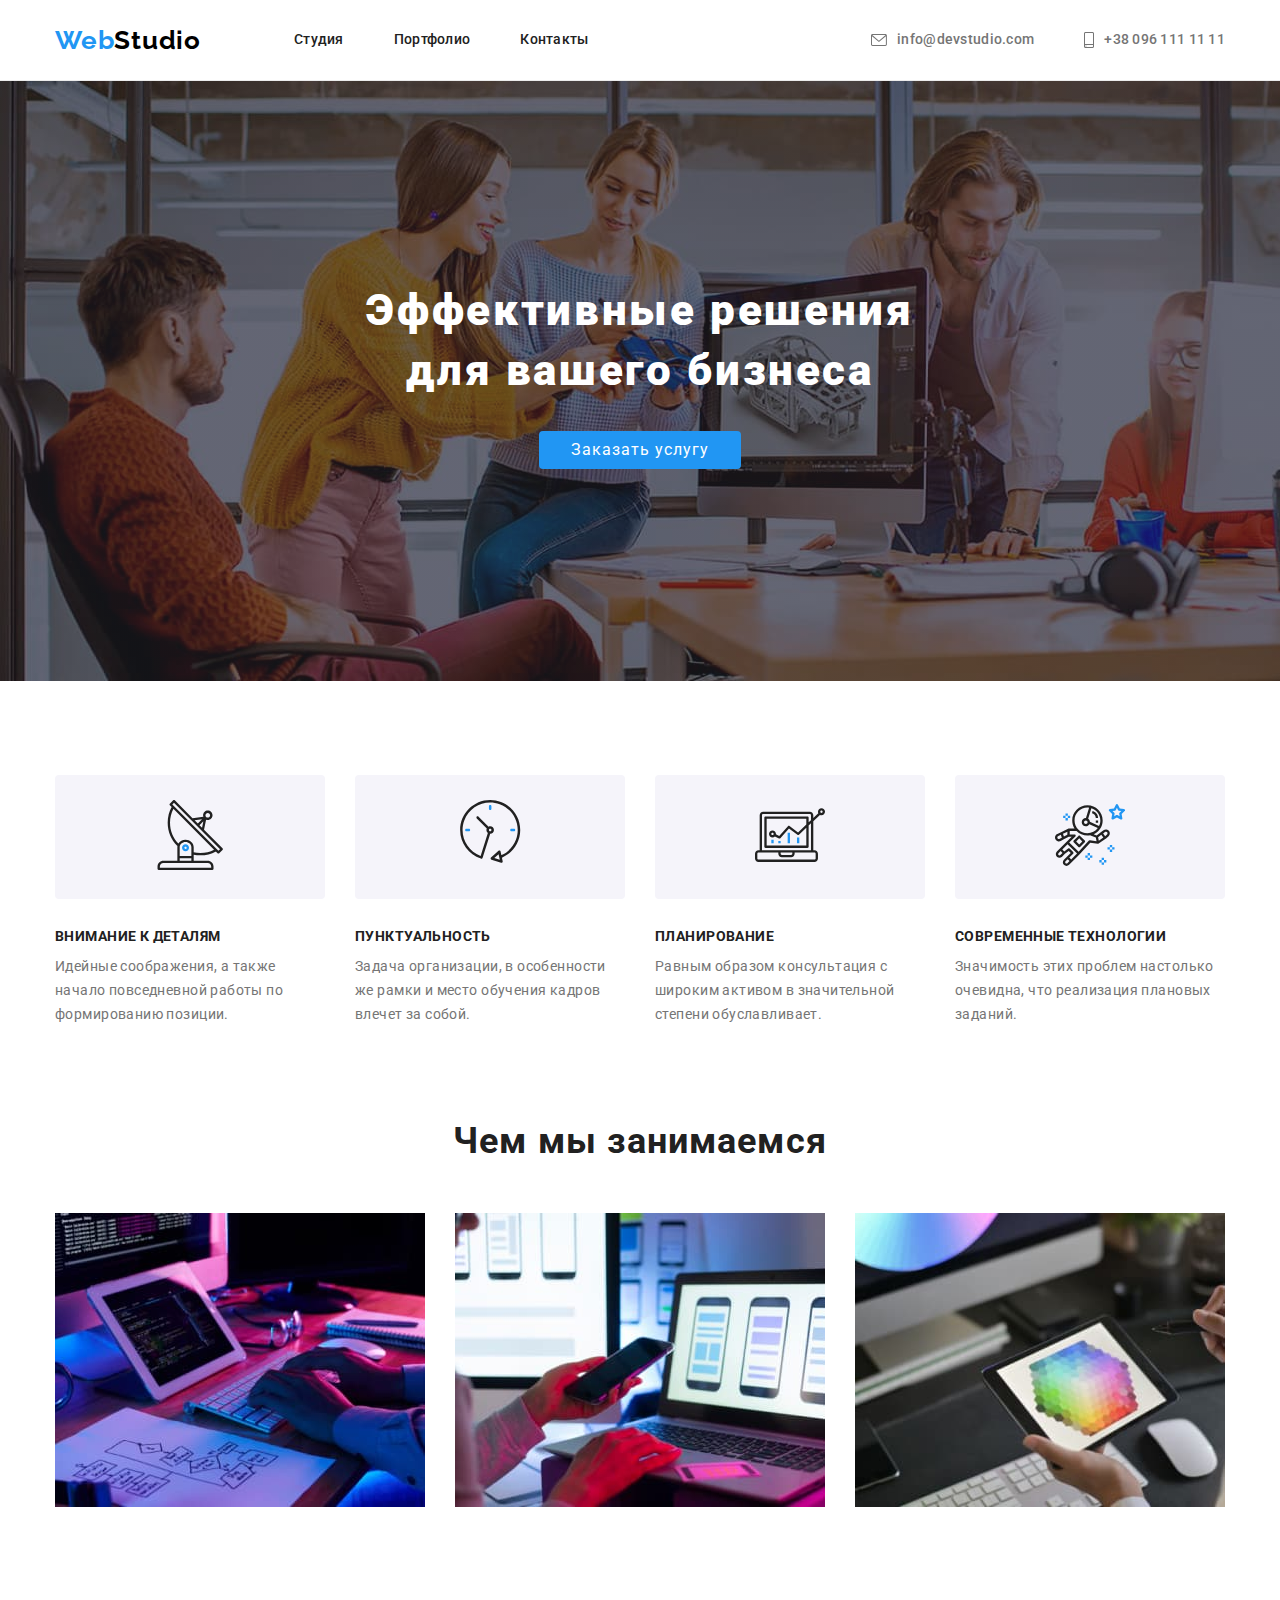
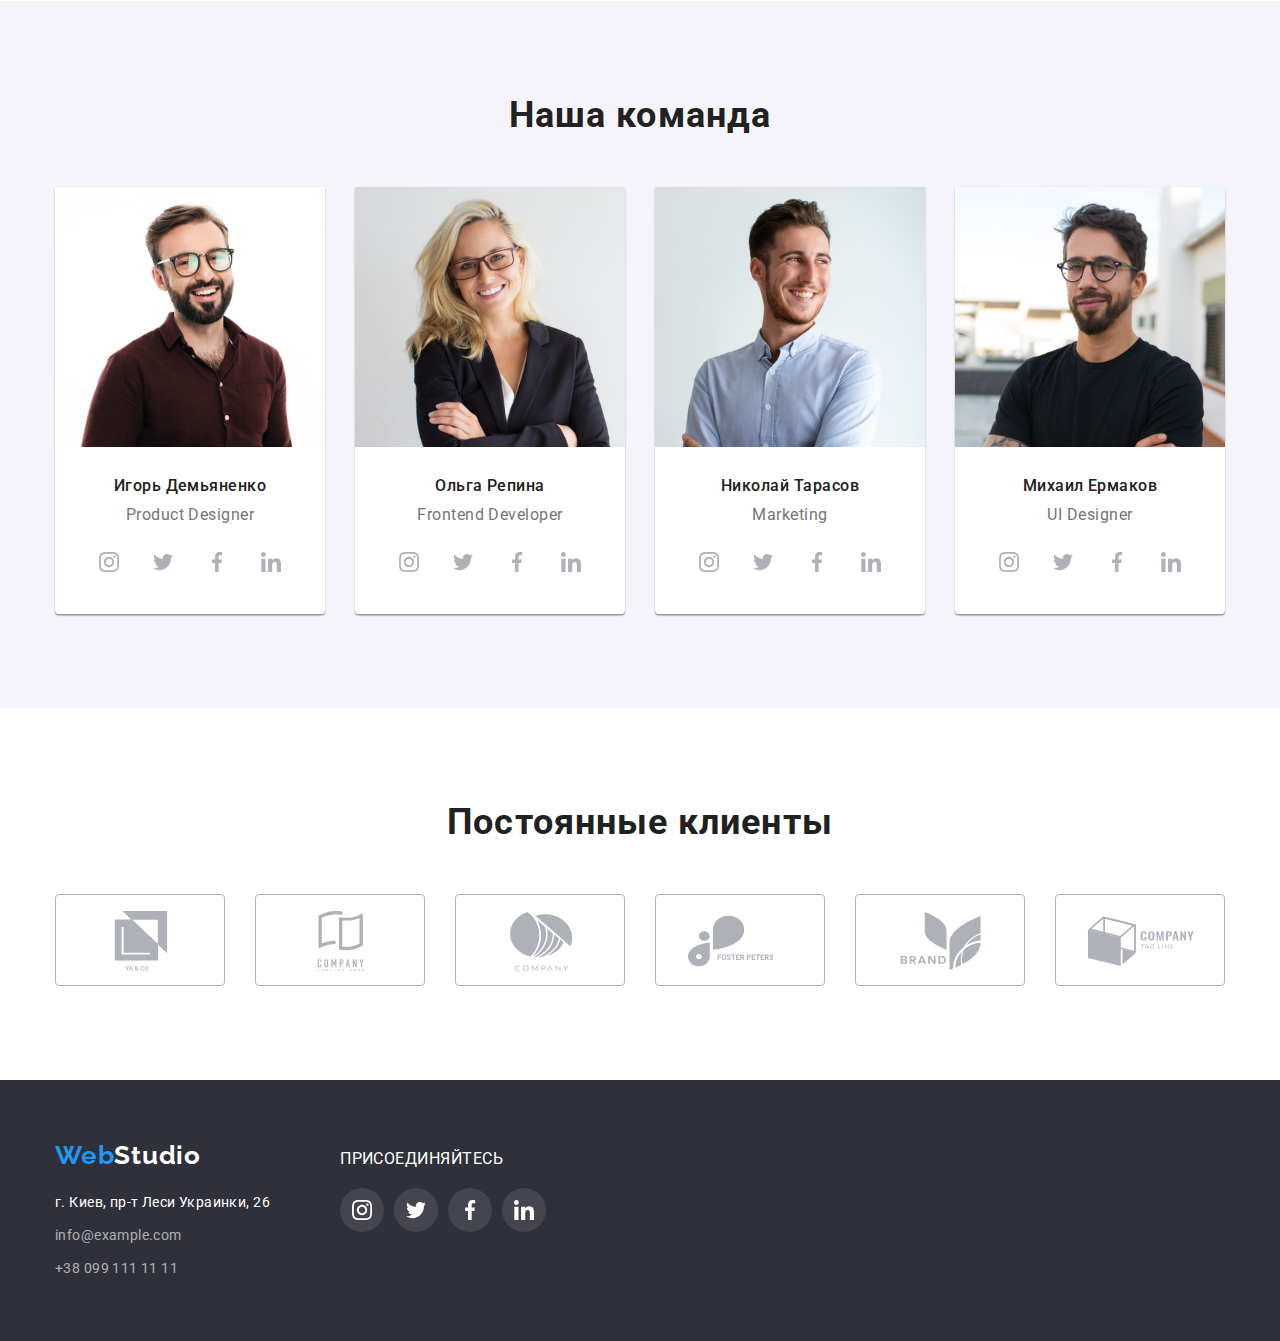
==== index.html @ 567ba562 "hw4" ====
<!DOCTYPE html>
<html lang="ru">

<head>
  <meta charset="UTF-8">
  <meta http-equiv="X-UA-Compatible" content="IE=edge">
  <meta name="viewport" content="width=device-width, initial-scale=1.0">
  <title>Document</title>
  <link rel="preconnect" href="https://fonts.googleapis.com">
  <link rel="preconnect" href="https://fonts.gstatic.com" crossorigin>
  <link href="https://fonts.googleapis.com/css2?family=Raleway:wght@700&family=Roboto:wght@400;500;700;900&display=swap"
    rel="stylesheet">
  <link rel="stylesheet" href="https://cdnjs.cloudflare.com/ajax/libs/modern-normalize/1.1.0/modern-normalize.min.css">
  <link rel="stylesheet" href="./css/styles.css">
</head>

<body>
  <!--Шапка сайта-->
  <header class="page-header">
    <div class="container main-nav">
      <a class="logo" href="./index.html"><span class="logo-blue">Web</span>Studio</a>
      <nav class="site-nav">
        <ul class="site-nav-list list">
          <li class="site-nav-item">
            <a class="site-nav-link" href="./index.html">Студия</a>
          </li>
          <li class="site-nav-item">
            <a class="site-nav-link" href="./portfolio.html">Портфолио</a>
          </li>
          <li class="site-nav-item">
            <a class="site-nav-link" href="">Контакты</a>
          </li>
        </ul>
      </nav>
      <ul class="auth-nav-list list">
        <li class="auth-nav-item">
          <a class="auth-nav-link" href="mailto:info@devstudio.com"><svg class="auth-nav-icon" width="16px"
              height="12px">
              <use href="./img/symbol-defs.svg#icon-envelope"></use>
            </svg> info@devstudio.com
          </a>
        </li>
        <li class="auth-nav-item">
          <a class="auth-nav-link" href="tel:+380961111111"><svg class="auth-nav-icon" width="10px" height="16px">
              <use href="./img/symbol-defs.svg#icon-smartphone"></use>
            </svg> +38 096 111 11 11</a>
        </li>
      </ul>
    </div>
  </header>


  <!--Основной контент сайта-->
  <main>
    <!-- Герой -->
    <section class="hero">
      <div class="container">
        <h1 class="hero-title">Эффективные решения <br> для вашего бизнеса</h1>
        <button class="button" type="button">Заказать услугу</button>
      </div>
    </section>
    <!-- Особенности -->
    <section class="section">
      <div class="container">
        <h2 class="section-title visually-hidden">Особенности</h2>
        <ul class="features-list list">
          <li class="feature-item">
            <div class="icon">
              <svg class="feature-icon" width="70px" height="70px">
                <use href="./img/symbol-defs.svg#icon-antenna"></use>
              </svg>
            </div>
            <h3 class="feature-title">Внимание к деталям</h3>
            <p class="feature-text">Идейные соображения, а также начало повседневной работы по формированию позиции.</p>
          </li>
          <li class="feature-item">
            <div class="icon">
              <svg class="feature-icon" width="70px" height="70px">
                <use href="./img/symbol-defs.svg#icon-clock"></use>
              </svg>
            </div>
            <h3 class="feature-title">Пунктуальность</h3>
            <p class="feature-text">Задача организации, в особенности же рамки и место обучения кадров влечет за собой.
            </p>
          </li>
          <li class="feature-item">
            <div class="icon">
              <svg class="feature-icon" width="70px" height="70px">
                <use href="./img/symbol-defs.svg#icon-diagram"></use>
              </svg>
            </div>
            <h3 class="feature-title">Планирование</h3>
            <p class="feature-text">Равным образом консультация с широким активом в значительной степени обуславливает.
            </p>
          </li>
          <li class="feature-item">
            <div class="icon">
              <svg class="feature-icon" width="70px" height="70px">
                <use href="./img/symbol-defs.svg#icon-astronaut"></use>
              </svg>
            </div>
            <h3 class="feature-title">Современные технологии</h3>
            <p class="feature-text">Значимость этих проблем настолько очевидна, что реализация плановых заданий.</p>
          </li>
        </ul>
      </div>
    </section>

    <!-- Чем мы занимаемся -->
    <section class="section work-section">
      <div class="container">
        <h2 class="section-title">Чем мы занимаемся</h2>
        <ul class="work-list list">
          <li class="work-item"><img class="image" src="./img/box1.jpg" alt="написание кода"></li>
          <li class="work-item"><img class="image" src="./img/box2.jpg" alt="создание мобильных приложений"></li>
          <li class="work-item"><img class="image" src="./img/box3.jpg" alt="работа с дизайном"></li>
        </ul>
      </div>
    </section>

    <!-- Наша команда -->
    <section class="section team">
      <div class="container">
        <h2 class="section-title">Наша команда</h2>
        <ul class="team-list list">
          <li class="team-item">
            <img width="270" src="./img/img1.jpg" alt="парень в очках с бородой в рубашкее">
            <div class="team-info">
              <h3 class="team-title">Игорь Демьяненко</h3>
              <p class="team-profession">Product Designer</p>
              <ul class="social-list">
                <li class="social-item">
                  <a class="social-link" href="">
                    <svg class="social-icon" width="20px" height="20px">
                      <use href="./img/symbol-defs.svg#icon-instagram"></use>
                    </svg>
                  </a>
                </li>
                <li class="social-item">
                  <a class="social-link" href="">
                    <svg class="social-icon" width="20px" height="20px">
                      <use href="./img/symbol-defs.svg#icon-twitter"></use>
                    </svg>
                  </a>
                </li>
                <li class="social-item">
                  <a class="social-link" href="">
                    <svg class="social-icon" width="20px" height="20px">
                      <use href="./img/symbol-defs.svg#icon-facebook"></use>
                    </svg>
                  </a>
                </li>
                <li class="social-item">
                  <a class="social-link" href="">
                    <svg class="social-icon" width="20px" height="20px">
                      <use href="./img/symbol-defs.svg#icon-linkedin"></use>
                    </svg>
                  </a>
                </li>
              </ul>
            </div>
          </li>
          <li class="team-item">
            <img width="270" src="./img/img2.jpg" alt="девушка в очках с длинными светлыми волосами">
            <div class="team-info">
              <h3 class="team-title">Ольга Репина</h3>
              <p class="team-profession">Frontend Developer</p>
              <ul class="social-list">
                <li class="social-item">
                  <a class="social-link" href="">
                    <svg class="social-icon" width="20px" height="20px">
                      <use href="./img/symbol-defs.svg#icon-instagram"></use>
                    </svg>
                  </a>
                </li>
                <li class="social-item">
                  <a class="social-link" href="">
                    <svg class="social-icon" width="20px" height="20px">
                      <use href="./img/symbol-defs.svg#icon-twitter"></use>
                    </svg>
                  </a>
                </li>
                <li class="social-item">
                  <a class="social-link" href="">
                    <svg class="social-icon" width="20px" height="20px">
                      <use href="./img/symbol-defs.svg#icon-facebook"></use>
                    </svg>
                  </a>
                </li>
                <li class="social-item">
                  <a class="social-link" href="">
                    <svg class="social-icon" width="20px" height="20px">
                      <use href="./img/symbol-defs.svg#icon-linkedin"></use>
                    </svg>
                  </a>
                </li>
              </ul>

            </div>
          </li>
          <li class="team-item">
            <img width="270" src="./img/img3.jpg" alt="парень в голубой рубашке">
            <div class="team-info">
              <h3 class="team-title">Николай Тарасов</h3>
              <p class="team-profession">Marketing</p>
              <ul class="social-list">
                <li class="social-item">
                  <a class="social-link" href="">
                    <svg class="social-icon" width="20px" height="20px">
                      <use href="./img/symbol-defs.svg#icon-instagram"></use>
                    </svg>
                  </a>
                </li>
                <li class="social-item">
                  <a class="social-link" href="">
                    <svg class="social-icon" width="20px" height="20px">
                      <use href="./img/symbol-defs.svg#icon-twitter"></use>
                    </svg>
                  </a>
                </li>
                <li class="social-item">
                  <a class="social-link" href="">
                    <svg class="social-icon" width="20px" height="20px">
                      <use href="./img/symbol-defs.svg#icon-facebook"></use>
                    </svg>
                  </a>
                </li>
                <li class="social-item">
                  <a class="social-link" href="">
                    <svg class="social-icon" width="20px" height="20px">
                      <use href="./img/symbol-defs.svg#icon-linkedin"></use>
                    </svg>
                  </a>
                </li>
              </ul>
            </div>
          </li>
          <li class="team-item">
            <img width="270" src="./img/img4.jpg" alt="парень в очках с бородой в футболке">
            <div class="team-info">
              <h3 class="team-title">Михаил Ермаков</h3>
              <p class="team-profession">UI Designer</p>
              <ul class="social-list">
                <li class="social-item">
                  <a class="social-link" href="">
                    <svg class="social-icon" width="20px" height="20px">
                      <use href="./img/symbol-defs.svg#icon-instagram"></use>
                    </svg>
                  </a>
                </li>
                <li class="social-item">
                  <a class="social-link" href="">
                    <svg class="social-icon" width="20px" height="20px">
                      <use href="./img/symbol-defs.svg#icon-twitter"></use>
                    </svg>
                  </a>
                </li>
                <li class="social-item">
                  <a class="social-link" href="">
                    <svg class="social-icon" width="20px" height="20px">
                      <use href="./img/symbol-defs.svg#icon-facebook"></use>
                    </svg>
                  </a>
                </li>
                <li class="social-item">
                  <a class="social-link" href="">
                    <svg class="social-icon" width="20px" height="20px">
                      <use href="./img/symbol-defs.svg#icon-linkedin"></use>
                    </svg>
                  </a>
                </li>
              </ul>
            </div>
          </li>
        </ul>
      </div>
    </section>

    <!-- Постоянные клиенты -->

    <section class="section section-clients">
      <div class="container">
        <h2 class="section-title">Постоянные клиенты</h2>
        <ul class="clients-list">
          <li class="client-item">
            <a class="client-link" href="">
              <svg class="client-icon" width="106" height="60">
                <use href="./img/symbol-defs.svg#icon-group1"></use>
              </svg>
            </a>
          </li>
          <li class="client-item">
            <a class="client-link" href="">
              <svg class="client-icon" width="106" height="60">
                <use href="./img/symbol-defs.svg#icon-group2"></use>
              </svg>
            </a>
          </li>
          <li class="client-item">
            <a class="client-link" href="">
              <svg class="client-icon" width="106" height="60">
                <use href="./img/symbol-defs.svg#icon-group3"></use>
              </svg>
            </a>
          </li>
          <li class="client-item">
            <a class="client-link" href="">
              <svg class="client-icon" width="106" height="60">
                <use href="./img/symbol-defs.svg#icon-group4"></use>
              </svg>
            </a>
          </li>
          <li class="client-item">
            <a class="client-link" href="">
              <svg class="client-icon" width="106" height="60">
                <use href="./img/symbol-defs.svg#icon-group5"></use>
              </svg>
            </a>
          </li>
          <li class="client-item">
            <a class="client-link" href="">
              <svg class="client-icon" width="106" height="60">
                <use href="./img/symbol-defs.svg#icon-group6"></use>
              </svg>
            </a>
          </li>
        </ul>
      </div>
    </section>
  </main>

  <!-- Подвал сайта -->
  <footer class="page-footer">
    <div class="container footer">
      <div class="footer-addres">
        <a class="logo" href="./index.html"><span class="logo-blue">Web</span><span class="logo-white">Studio</span>
        </a>
        <address class="addres">
          <ul class="addres-list list">
            <li class="addres-item">
              <a class="addres-link"
                href="https://www.google.com/maps/place/%D0%B1%D1%83%D0%BB.+%D0%9B%D0%B5%D1%81%D0%B8+%D0%A3%D0%BA%D1%80%D0%B0%D0%B8%D0%BD%D0%BA%D0%B8,+26">г.
                Киев, пр-т Леси Украинки, 26</a>
            </li>
            <li class="addres-item"><a class="addres-link opacity" href="mailto:info@example.com">info@example.com</a>
            </li>
            <li class="addres-item"><a class="addres-link opacity" href="tel:+380991111111">+38 099 111 11 11</a></li>
          </ul>
        </address>
      </div>
      <div class="footer-container">
        <p class="list-title">присоединяйтесь</p>
        <ul class="footer-social-list">
          <li class="footer-social-item">
            <a class="footer-social-link" href="">
              <svg class="footer-social-icon" width="20px" height="20px">
                <use href="./img/symbol-defs.svg#icon-instagram"></use>
              </svg>
            </a>
          </li>
          <li class="footer-social-item">
            <a class="footer-social-link" href="">
              <svg class="footer-social-icon" width="20px" height="20px">
                <use href="./img/symbol-defs.svg#icon-twitter"></use>
              </svg>
            </a>
          </li>
          <li class="footer-social-item">
            <a class="footer-social-link" href="">
              <svg class="footer-social-icon" width="20px" height="20px">
                <use href="./img/symbol-defs.svg#icon-facebook"></use>
              </svg>
            </a>
          </li>
          <li class="footer-social-item">
            <a class="footer-social-link" href="">
              <svg class="footer-social-icon" width="20px" height="20px">
                <use href="./img/symbol-defs.svg#icon-linkedin"></use>
              </svg>
            </a>
          </li>
        </ul>
      </div>
    </div>
  </footer>
</body>

</html>
---- css/styles.css ----
/* Цвет основного текста #212121 */
/* вторичный цвет текста #757575 */
/* белый #ffffff */
/* вторичный цвет фона #F5F4FA */
/* акцент  #2196F3 */
/* цвет лого #000000 */
:root {
  --primary-text-color: #212121;
  --secondary-text-color: #757575;
  --accent-color: #2196F3;
  --logo-color: #000000;
  --white-color: #ffffff;
  --hero-background-color: #2F303A;
  --secondary-background-color: #f5f4fa;
  --icon-color: #AFB1B8;
}


body {
  color: var(--primary-text-color);
  background-color: var(--white-color);
  font-family: 'Roboto', sans-serif;
}

.container {
width: 1200px;
margin-left: auto;
margin-right: auto;
padding: 0 15px;
}
a {
  text-decoration: none;
}

img {
  display: block;
}

h1, h2, h3, p {
  margin: 0;
}
.page-header {
  border-bottom: 1px solid #ececec;
}

ul {
  padding: 0;
  list-style: none;
  margin: 0;
}

.logo {
  color: var(--logo-color);
  font-family: 'raleway';
  font-weight: 700;
  font-size: 26px;
  line-height: 1.19;
  letter-spacing: 0.03em;
}
.logo-blue {
  color: var(--accent-color);
}
.logo-white {
  color: var(--white-color);
}

/* site-naw */

.main-nav {
  display: flex;
  align-items: center;
}
.site-nav {
  margin-left: 93px;
}

.site-nav-list {
  display: flex;
  
}


.site-nav-item + .site-nav-item {
  margin-left: 50px;
}
  


.site-nav-link {
  display: block;
  padding-top: 32px;
  padding-bottom: 32px;

  color: var(--primary-text-color);

  font-weight: 500;
  font-size: 14px;
  line-height: 1.14;
  letter-spacing: 0.02em;
}
.site-nav-link:hover,
.site-nav-link:focus {
  color: var(--accent-color);
}

/* auth-naw-link */

.auth-nav-list {
  display: flex;
  margin-left: auto;
  align-items: center;
}

.auth-nav-item + .auth-nav-item {
  margin-left: 50px;
}

.auth-nav-link {
  display: flex;
  justify-content: center;
  align-items: center;
  padding-top: 32px;
  padding-bottom: 32px;

  color: var(--secondary-text-color);

  font-weight: 500;
  font-size: 14px;
  line-height: 1.14;
  letter-spacing: 0.02em;
}

.auth-nav-link:hover,
.auth-nav-link:focus {
  color: var(--accent-color);
}
.auth-nav-icon {
  margin-right: 10px;
  fill: currentColor;
}
/* Hero */

.hero {
  max-width: 1600px;
  height: 600px;
  margin: 0 auto;
  background-color: #C4C4C4;
  background-image: linear-gradient(
  rgba(47, 48, 58, 0.4),
  rgba(47, 48, 58, 0.4)),
  url(../img/bgimg.jpg);
  background-repeat: no-repeat;
  background-size: cover;
  text-align: center; 
  padding-top: 200px;
  padding-bottom: 200px;
}
.hero-title {
  margin-bottom: 30px;
  color: var(--white-color);
  font-weight: 900;
  font-size: 44px;
  line-height: 1.36;
  letter-spacing: 0.06em;

}
.button {
  padding: 10px 32px;
  color: var(--white-color);
  background-color: var(--accent-color);
  border-radius: 4px;
  border-style: none;
  cursor: pointer;
  letter-spacing: 0.06em;
}


/* section */
.section {
  padding: 94px 0;
  
}

.section-title {
  font-weight: 700;
  font-size: 36px;
  line-height: 1.16;
  margin-bottom: 50px;
  text-align: center;
  letter-spacing: 0.03em;
}

/* features */
.visually-hidden {
  position: absolute;
  clip: rect(0 0 0 0);
  width: 1px;
  height: 1px;
  margin: -1px;
}
.features-list {
  display: flex;
}
.feature-item {

  width: 270px;
}
.feature-item + .feature-item {
  margin-left: 30px;
}

.icon {
  padding: 25px 100px;
  border-radius: 4px;
  background-color: var(--secondary-background-color);

}
.feature-title {
  font-weight: 700;
  font-size: 14px;
  line-height: 1.14;
  margin-top: 30px;
  text-transform: uppercase;
  letter-spacing: 0.03em;
}
.feature-text {
  margin-top: 10px;
  color: var(--secondary-text-color);
  font-size: 14px;
  line-height: 1.71;
  letter-spacing: 0.03em;
}
/* Work */
.work-section {
  padding-top: 0;
}
.work-list {
display: flex;
}
.work-item + .work-item {
  margin-left: 30px;
}


/* team */

.section.team {
background-color: var(--secondary-background-color);
}

.team-list {
  display: flex;
  
}
.team-item {
  background-color: var(--white-color);
  border-bottom-right-radius: 4px;
  border-bottom-left-radius: 4px;
  box-shadow: 0px 2px 1px rgba(0, 0, 0, 0.2),
              0px 1px 1px rgba(0, 0, 0, 0.14),
              0px 1px 3px rgba(0, 0, 0, 0.12);

}
.team-item + .team-item {
  margin-left: 30px;
  width: 270;
}

.team-title {
  font-weight: 500;
  font-size: 16px;
  line-height: 1.18;
  text-align: center;
  letter-spacing: 0.03em;
}
.team-profession {
  margin-top: 10px;
  
  color: var(--secondary-text-color);
  font-weight: 400;
  font-size: 16px;
  line-height: 1.18;
  text-align: center;
  letter-spacing: 0.03em;
}
.team-info {
  padding-top: 30px;
  padding-bottom: 30px;
}
.social-list {
  display: flex;
  width: 206px; 
  height: 44px;
  margin-top: 16px;
  margin-right: auto;
  margin-left: auto;
  justify-content: space-between;
  
}
.social-link {
  display: flex;
  width: 44px;
  height: 44px;
  align-items: center;
  justify-content: center;
  border-radius: 50%;
  cursor: pointer;
  color: var(--icon-color);
}

.social-link:hover {
  background-color: var(--accent-color);
  color: var(--white-color);
}
.social-icon {
  fill: currentColor;
}

/* clients */
.clients-list {
  display: flex;
  flex-wrap: wrap;
  margin-left: -30px;
  margin-top: -30px;
}
.client-item {
  display: flex;
  margin-left: 30px;
  margin-top: 30px;
  flex-basis: calc((100% - 180px) / 6); 
}
.client-link {
  width: 170px;
  height: 92px;
  border-radius: 4px;
  padding: 16px 32px;
  border: 1px solid var(--icon-color);
  fill: var(--icon-color);
}
.client-link:hover,
.client-link:focus {
  border-color: var(--accent-color);
  fill: var(--accent-color);
}

/* footer */
.page-footer {
  background-color: var(--hero-background-color);
  padding: 60px 0;
}
.footer {
  display: flex;
  align-items: baseline;
  
}
.addres {
  margin-top: 20px;
  font-style: normal;
}
.addres-item + .addres-item {
margin-top: 9px;
}
.addres-link {
  color: var(--white-color);
  font-size: 14px;
  line-height: 1.71;
  letter-spacing: 0.03em;
}
.addres-link:hover,
.addres-link:focus {
  color: var(--accent-color);
}
.addres-link.opacity {
  opacity: 0.6;
}



.footer-container {
  width: 206px;
  height: 80px;
  margin-left: 70px;

}
.footer-social-list {
  display: flex;
  justify-content: space-between;
  margin-top: 20px;
}
.list-title {
  font-style: 14px;
  line-height: 1.14;
  letter-spacing: 0.03em;
  text-transform: uppercase;
  color: var(--white-color);
}

.footer-social-link {
  display: flex;
  width: 44px;
  height: 44px;
  align-items: center;
  justify-content: center;
  border-radius: 50%;
  cursor: pointer;
  color: var(--white-color);
  background-color: rgba(255, 255, 255, 0.1);
}
.footer-social-link:hover {
background-color: var(--accent-color);
}
.footer-social-icon {
fill: currentColor;
}

/* Portfolio */

.filter-list {
  display: flex;
  justify-content: center;
  margin-bottom: 50px;
}
.filter-item + .filter-item{
  margin-left: 8px;
}

.filter-button {
  padding: 6px 22px;
  color: var(--primary-text-color);
  background-color: var(--secondary-background-color);
  border-radius: 4px;
  border-style: none;
  cursor: pointer;
  font-weight: 500;
  font-size: 16px;
  line-height: 1.62;
  letter-spacing: 0.03em;
}
.filter-button:focus,
.filter-button:hover {
  color: var(--white-color);
  background-color: var(--accent-color);
  box-shadow: 1px 4px 6px rgba(0, 0, 0, 0.16),
              0px 4px 4px rgba(0, 0, 0, 0.06),
              0px 1px 1px rgba(0, 0, 0, 0.12);
}

.work-title {
  color: var(--primary-text-color);
  font-weight: 700;
  font-size: 18px;
  line-height: 2;
  letter-spacing: 0.06em;
}
.work-text {
  margin-top: 4px;
  color: var(--secondary-text-color);
  font-size: 16px;
  line-height: 1.87;
  letter-spacing: 0.03em;
}
.portfolio-list {
  display: flex;
  flex-wrap: wrap;
  margin-left: -30px;
  margin-top: -30px;
}
.portfolio-item {
  margin-left: 30px;
  margin-top: 30px;
  flex-basis: calc((100% - 90px) / 3); 
}
.portfolio-item:hover {
  box-shadow: 1px 4px 6px rgba(0, 0, 0, 0.16),
              0px 4px 4px rgba(0, 0, 0, 0.06),
              0px 1px 1px rgba(0, 0, 0, 0.12);
}
.item-border {
  border: 1px solid #eeeeee;
  padding: 20px 24px;
}
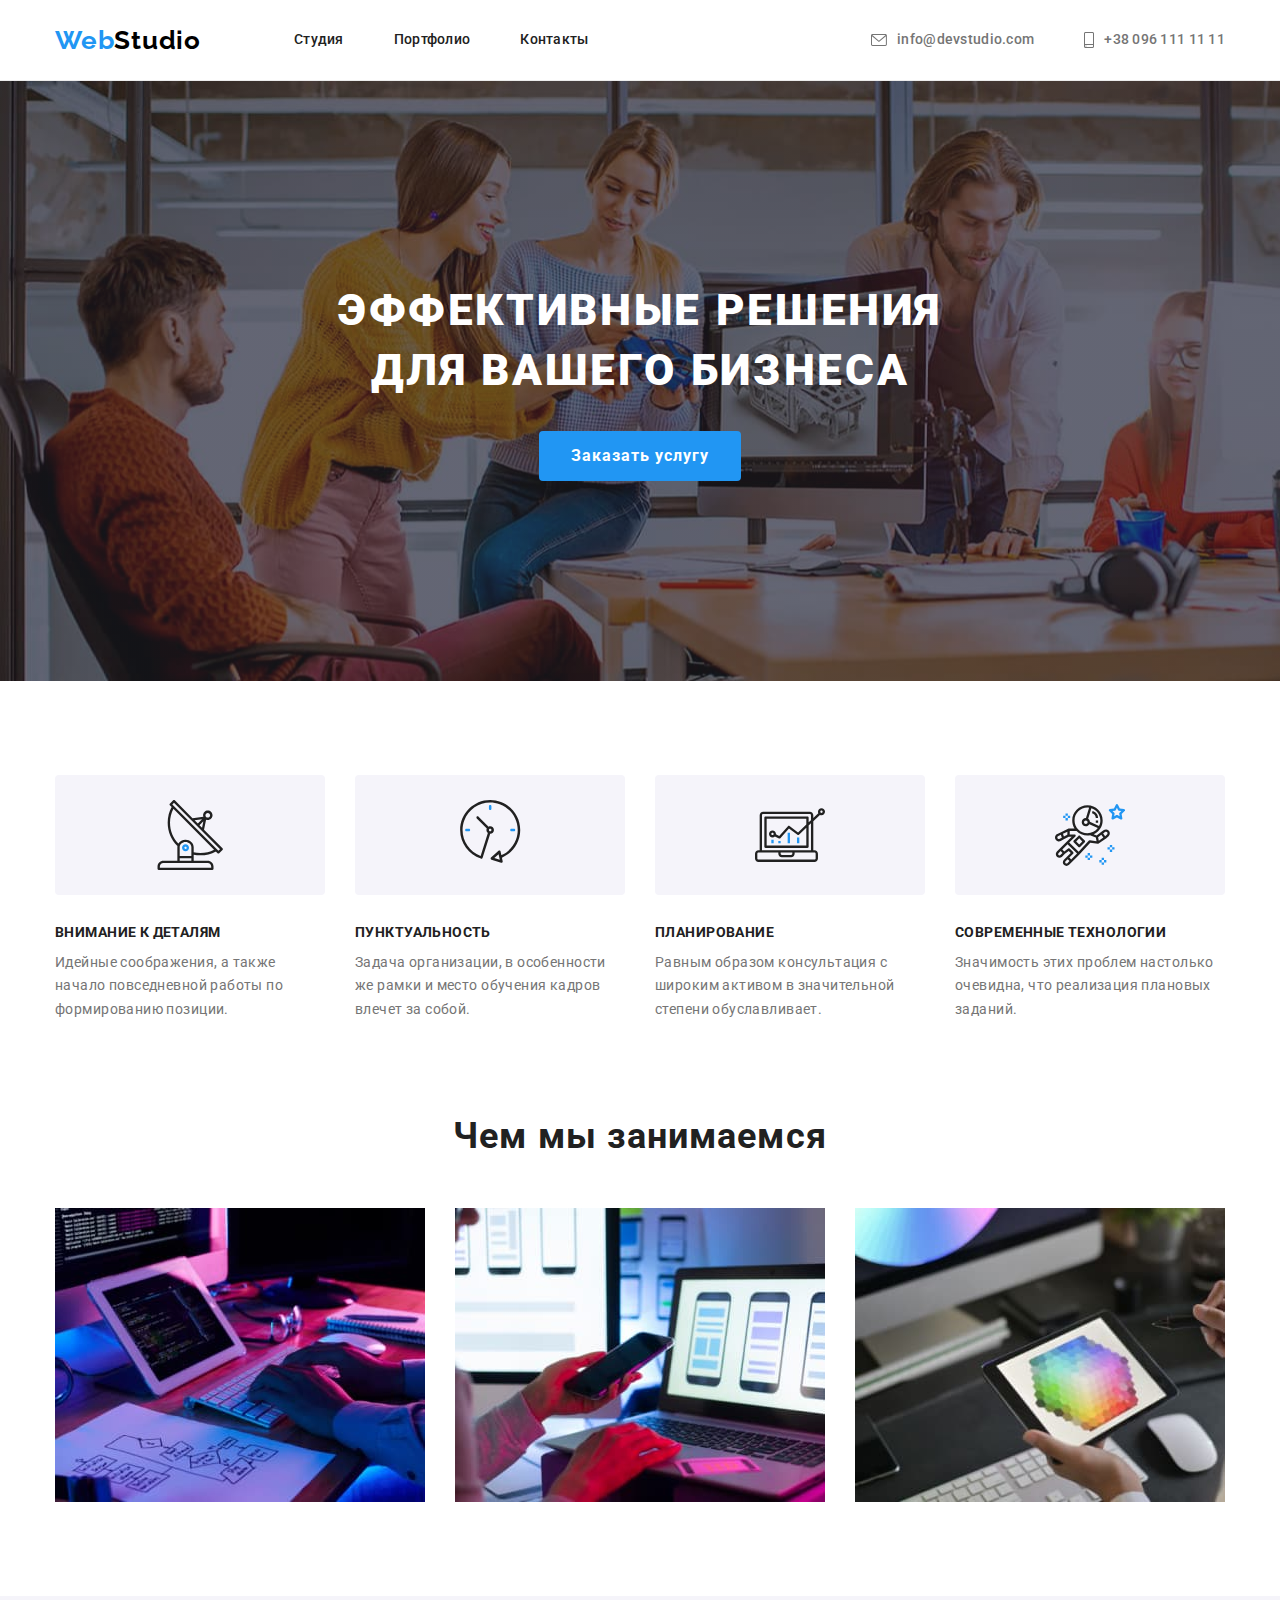
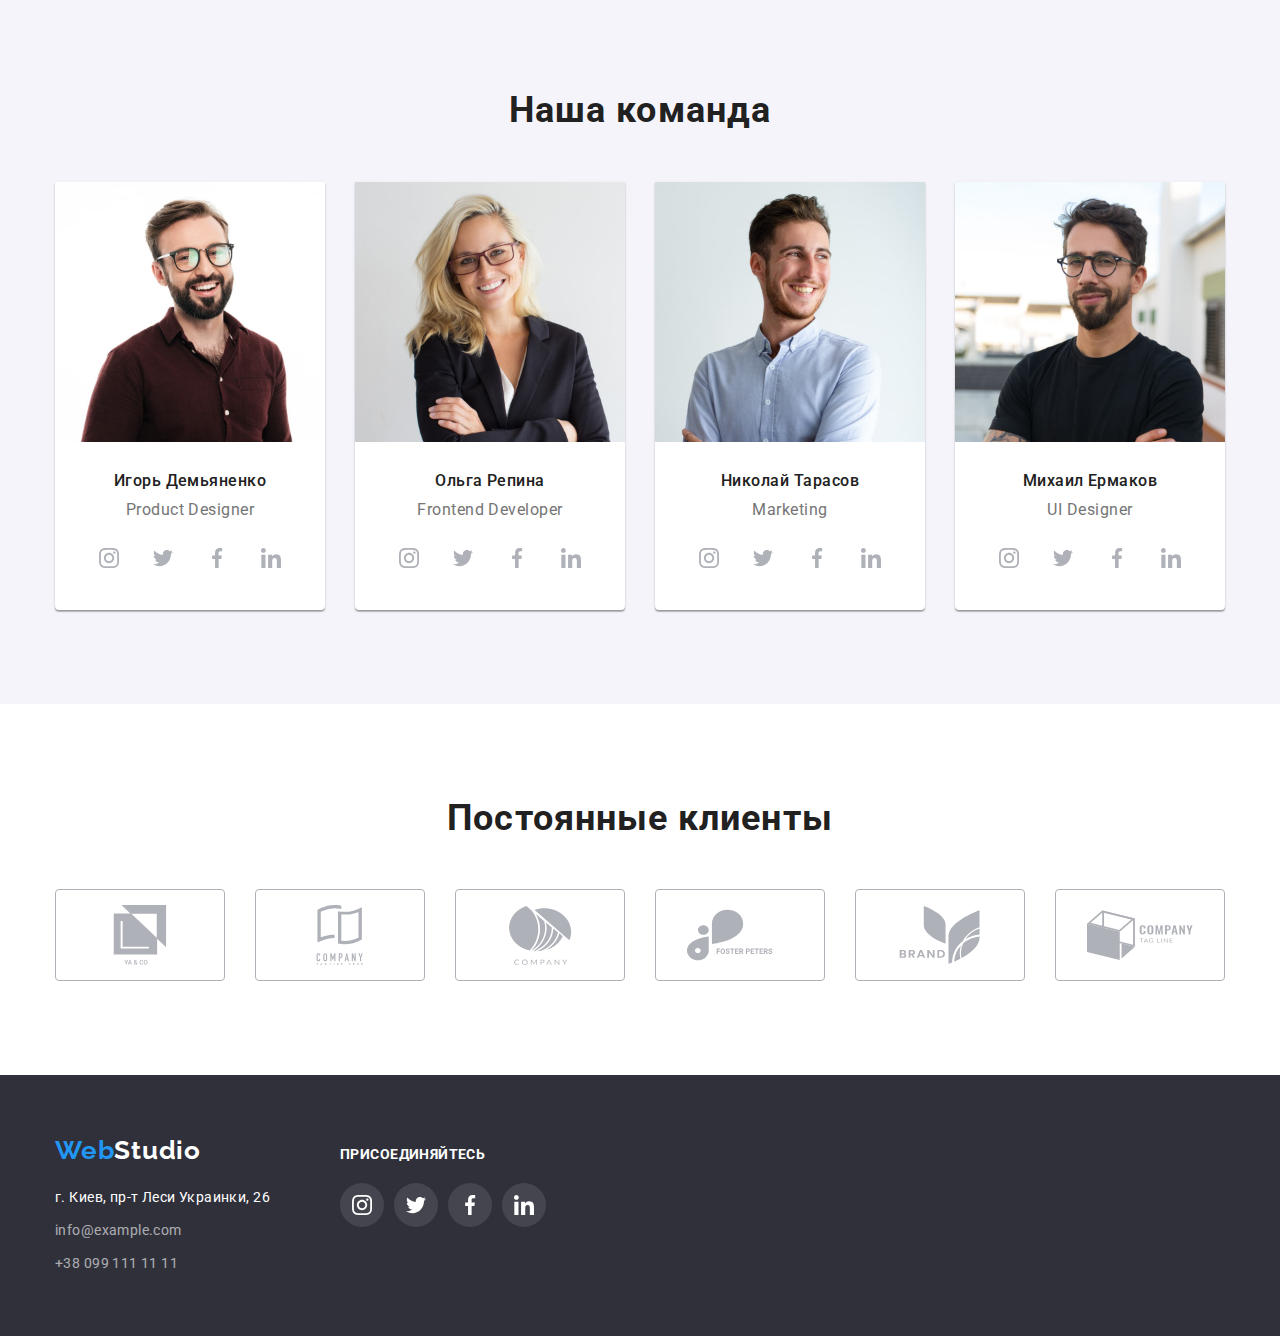
==== commit 14e2265e: "вносит правки" ====
--- a/index.html
+++ b/index.html
@@ -56,7 +56,7 @@
     <section class="hero">
       <div class="container">
         <h1 class="hero-title">Эффективные решения <br> для вашего бизнеса</h1>
-        <button class="button" type="button">Заказать услугу</button>
+        <button class="hero-button" type="button">Заказать услугу</button>
       </div>
     </section>
     <!-- Особенности -->
@@ -125,7 +125,7 @@
         <ul class="team-list list">
           <li class="team-item">
             <img width="270" src="./img/img1.jpg" alt="парень в очках с бородой в рубашкее">
-            <div class="team-info">
+            <div class="team-info-box">
               <h3 class="team-title">Игорь Демьяненко</h3>
               <p class="team-profession">Product Designer</p>
               <ul class="social-list">
@@ -162,7 +162,7 @@
           </li>
           <li class="team-item">
             <img width="270" src="./img/img2.jpg" alt="девушка в очках с длинными светлыми волосами">
-            <div class="team-info">
+            <div class="team-info-box">
               <h3 class="team-title">Ольга Репина</h3>
               <p class="team-profession">Frontend Developer</p>
               <ul class="social-list">
@@ -200,7 +200,7 @@
           </li>
           <li class="team-item">
             <img width="270" src="./img/img3.jpg" alt="парень в голубой рубашке">
-            <div class="team-info">
+            <div class="team-info-box">
               <h3 class="team-title">Николай Тарасов</h3>
               <p class="team-profession">Marketing</p>
               <ul class="social-list">
@@ -237,7 +237,7 @@
           </li>
           <li class="team-item">
             <img width="270" src="./img/img4.jpg" alt="парень в очках с бородой в футболке">
-            <div class="team-info">
+            <div class="team-info-box">
               <h3 class="team-title">Михаил Ермаков</h3>
               <p class="team-profession">UI Designer</p>
               <ul class="social-list">
--- a/css/styles.css
+++ b/css/styles.css
@@ -143,9 +143,8 @@
 
 .hero {
   max-width: 1600px;
-  height: 600px;
   margin: 0 auto;
-  background-color: #C4C4C4;
+  background-color: var(--hero-background-color);
   background-image: linear-gradient(
   rgba(47, 48, 58, 0.4),
   rgba(47, 48, 58, 0.4)),
@@ -163,16 +162,21 @@
   font-size: 44px;
   line-height: 1.36;
   letter-spacing: 0.06em;
-
-}
-.button {
+  text-transform: uppercase;
+
+}
+.hero-button {
   padding: 10px 32px;
+  font-size: 16px;
+  font-weight: 700;
+  line-height: 1.87;
+  letter-spacing: 0.06em;
+  font-family: "Roboto";
   color: var(--white-color);
   background-color: var(--accent-color);
   border-radius: 4px;
   border-style: none;
   cursor: pointer;
-  letter-spacing: 0.06em;
 }
 
 
@@ -203,21 +207,22 @@
   display: flex;
 }
 .feature-item {
-
   width: 270px;
 }
-.feature-item + .feature-item {
-  margin-left: 30px;
+.feature-item:not(:last-child) {
+  margin-right: 30px;
 }
 
 .icon {
-  padding: 25px 100px;
+  display: flex;
+  align-items: center;
+  justify-content: center;
+  height: 120px;
   border-radius: 4px;
   background-color: var(--secondary-background-color);
 
 }
 .feature-title {
-  font-weight: 700;
   font-size: 14px;
   line-height: 1.14;
   margin-top: 30px;
@@ -238,8 +243,8 @@
 .work-list {
 display: flex;
 }
-.work-item + .work-item {
-  margin-left: 30px;
+.work-item:not(:last-child) {
+  margin-right: 30px;
 }
 
 
@@ -262,9 +267,13 @@
               0px 1px 3px rgba(0, 0, 0, 0.12);
 
 }
-.team-item + .team-item {
-  margin-left: 30px;
+.team-item:not(:last-child) {
+  margin-right: 30px;
   width: 270;
+}
+.team-info-box {
+  padding-top: 30px;
+  padding-bottom: 30px;
 }
 
 .team-title {
@@ -276,27 +285,20 @@
 }
 .team-profession {
   margin-top: 10px;
-  
   color: var(--secondary-text-color);
-  font-weight: 400;
   font-size: 16px;
   line-height: 1.18;
   text-align: center;
   letter-spacing: 0.03em;
 }
-.team-info {
-  padding-top: 30px;
-  padding-bottom: 30px;
-}
+
 .social-list {
   display: flex;
-  width: 206px; 
-  height: 44px;
-  margin-top: 16px;
-  margin-right: auto;
-  margin-left: auto;
-  justify-content: space-between;
-  
+  justify-content: center;
+  margin-top: 16px; 
+}
+.social-item:not(:last-child) {
+  margin-right: 10px;
 }
 .social-link {
   display: flex;
@@ -309,7 +311,8 @@
   color: var(--icon-color);
 }
 
-.social-link:hover {
+.social-link:hover,
+.social-link:focus {
   background-color: var(--accent-color);
   color: var(--white-color);
 }
@@ -331,10 +334,12 @@
   flex-basis: calc((100% - 180px) / 6); 
 }
 .client-link {
+  display: flex;
+  justify-content: center;
+  align-items: center;
   width: 170px;
   height: 92px;
   border-radius: 4px;
-  padding: 16px 32px;
   border: 1px solid var(--icon-color);
   fill: var(--icon-color);
 }
@@ -385,11 +390,15 @@
 }
 .footer-social-list {
   display: flex;
-  justify-content: space-between;
   margin-top: 20px;
 }
+.footer-social-item:not(:last-child) {
+  margin-right: 10px;
+}
+
 .list-title {
-  font-style: 14px;
+  font-size: 14px;
+  font-weight: 700;
   line-height: 1.14;
   letter-spacing: 0.03em;
   text-transform: uppercase;
@@ -398,16 +407,17 @@
 
 .footer-social-link {
   display: flex;
+  align-items: center;
+  justify-content: center;
   width: 44px;
   height: 44px;
-  align-items: center;
-  justify-content: center;
   border-radius: 50%;
   cursor: pointer;
   color: var(--white-color);
   background-color: rgba(255, 255, 255, 0.1);
 }
-.footer-social-link:hover {
+.footer-social-link:hover,
+.footer-social-link:focus {
 background-color: var(--accent-color);
 }
 .footer-social-icon {
@@ -426,6 +436,7 @@
 }
 
 .filter-button {
+  font-family: "Roboto";
   padding: 6px 22px;
   color: var(--primary-text-color);
   background-color: var(--secondary-background-color);
@@ -471,12 +482,16 @@
   margin-top: 30px;
   flex-basis: calc((100% - 90px) / 3); 
 }
-.portfolio-item:hover {
+.item-border {
+  border: 1px solid #eeeeee;
+  padding: 20px 24px;
+}
+.portfolio-link {
+  display: block;
+}
+.portfolio-link:hover,
+.portfolio-link:focus {
   box-shadow: 1px 4px 6px rgba(0, 0, 0, 0.16),
               0px 4px 4px rgba(0, 0, 0, 0.06),
               0px 1px 1px rgba(0, 0, 0, 0.12);
-}
-.item-border {
-  border: 1px solid #eeeeee;
-  padding: 20px 24px;
 }